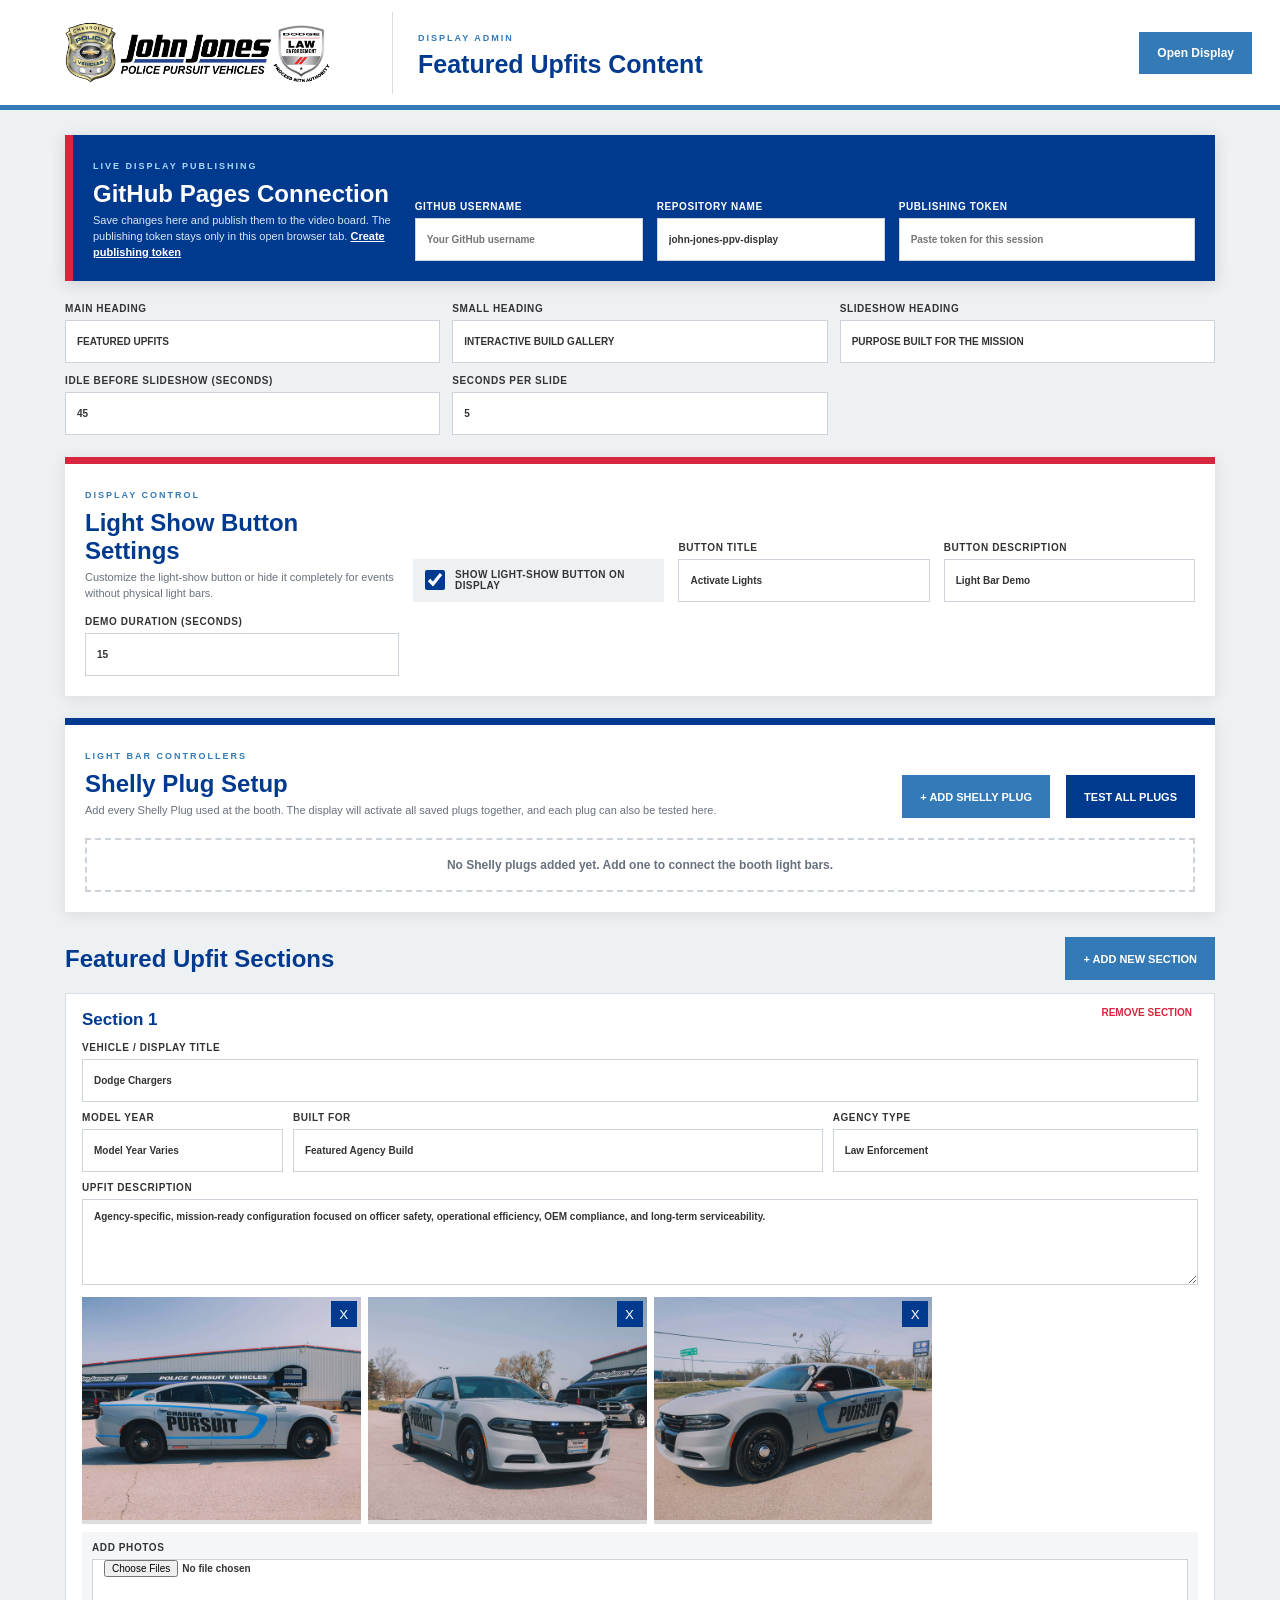
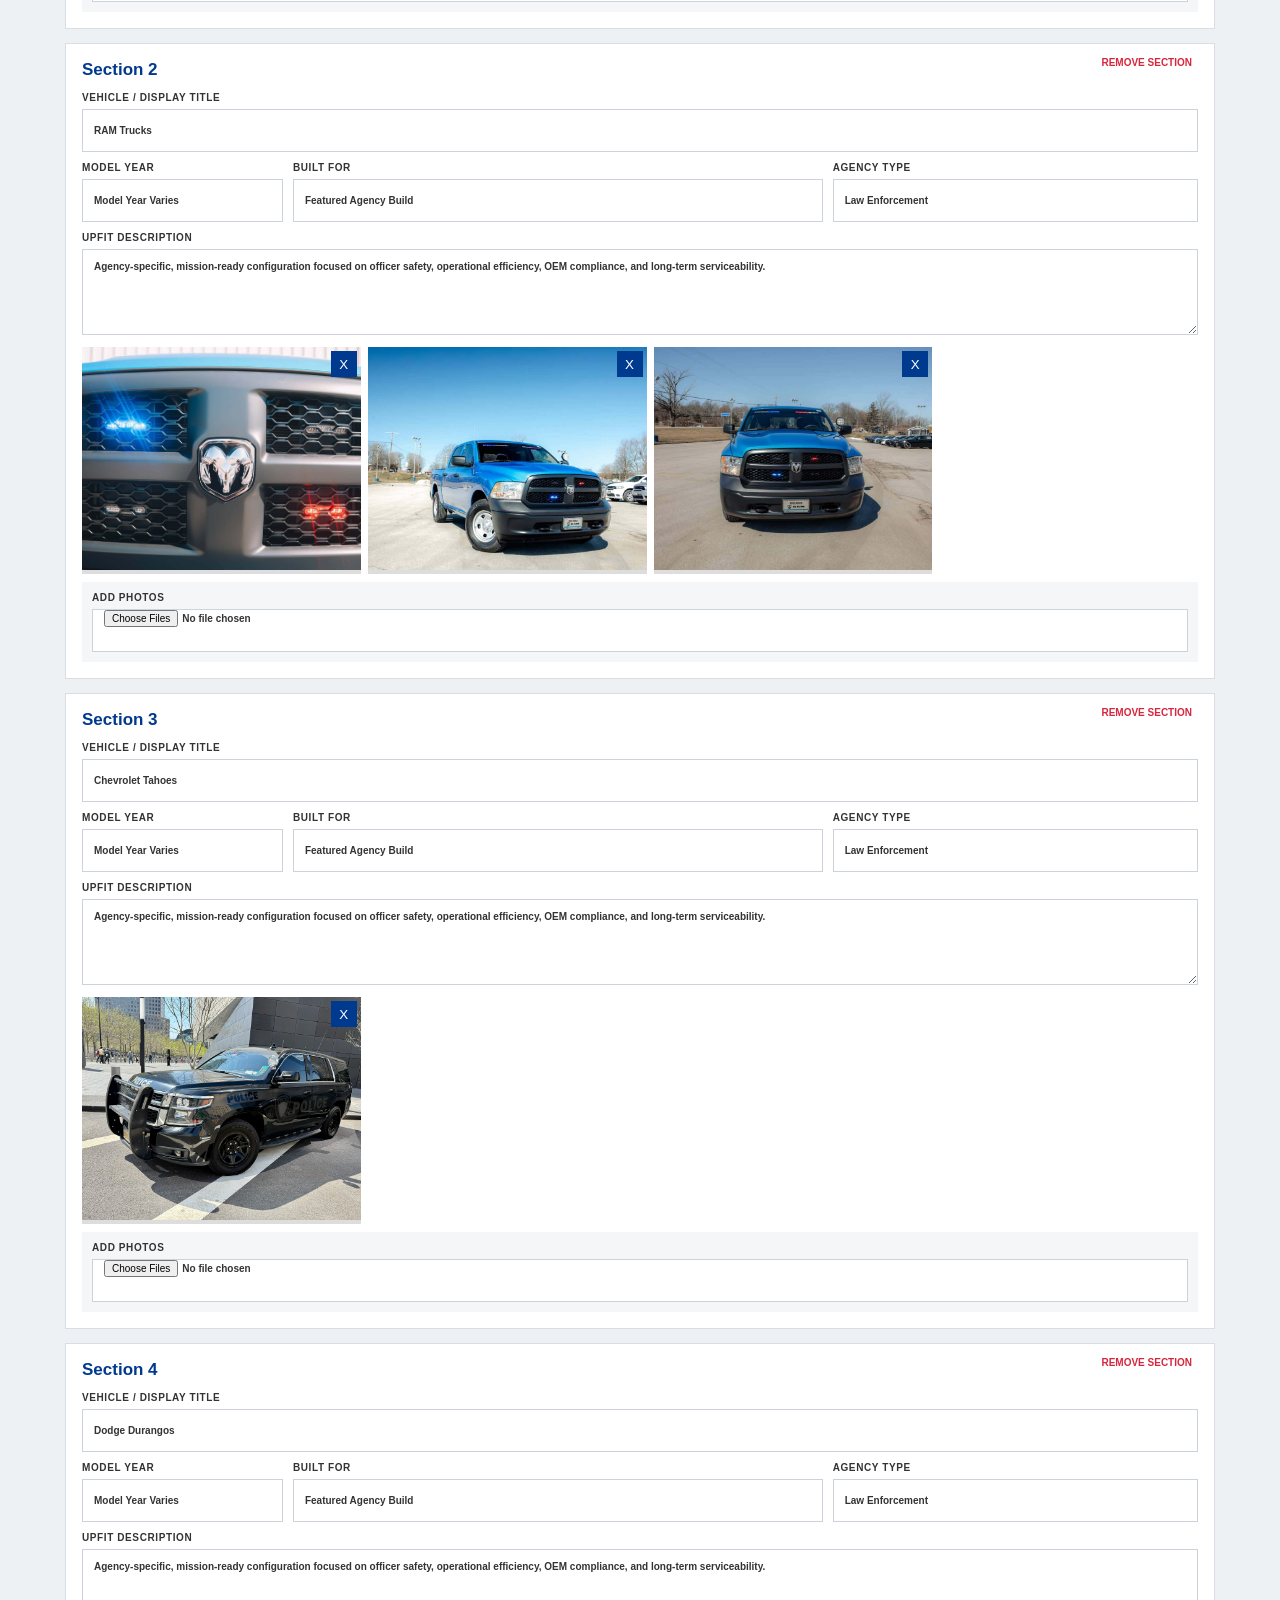
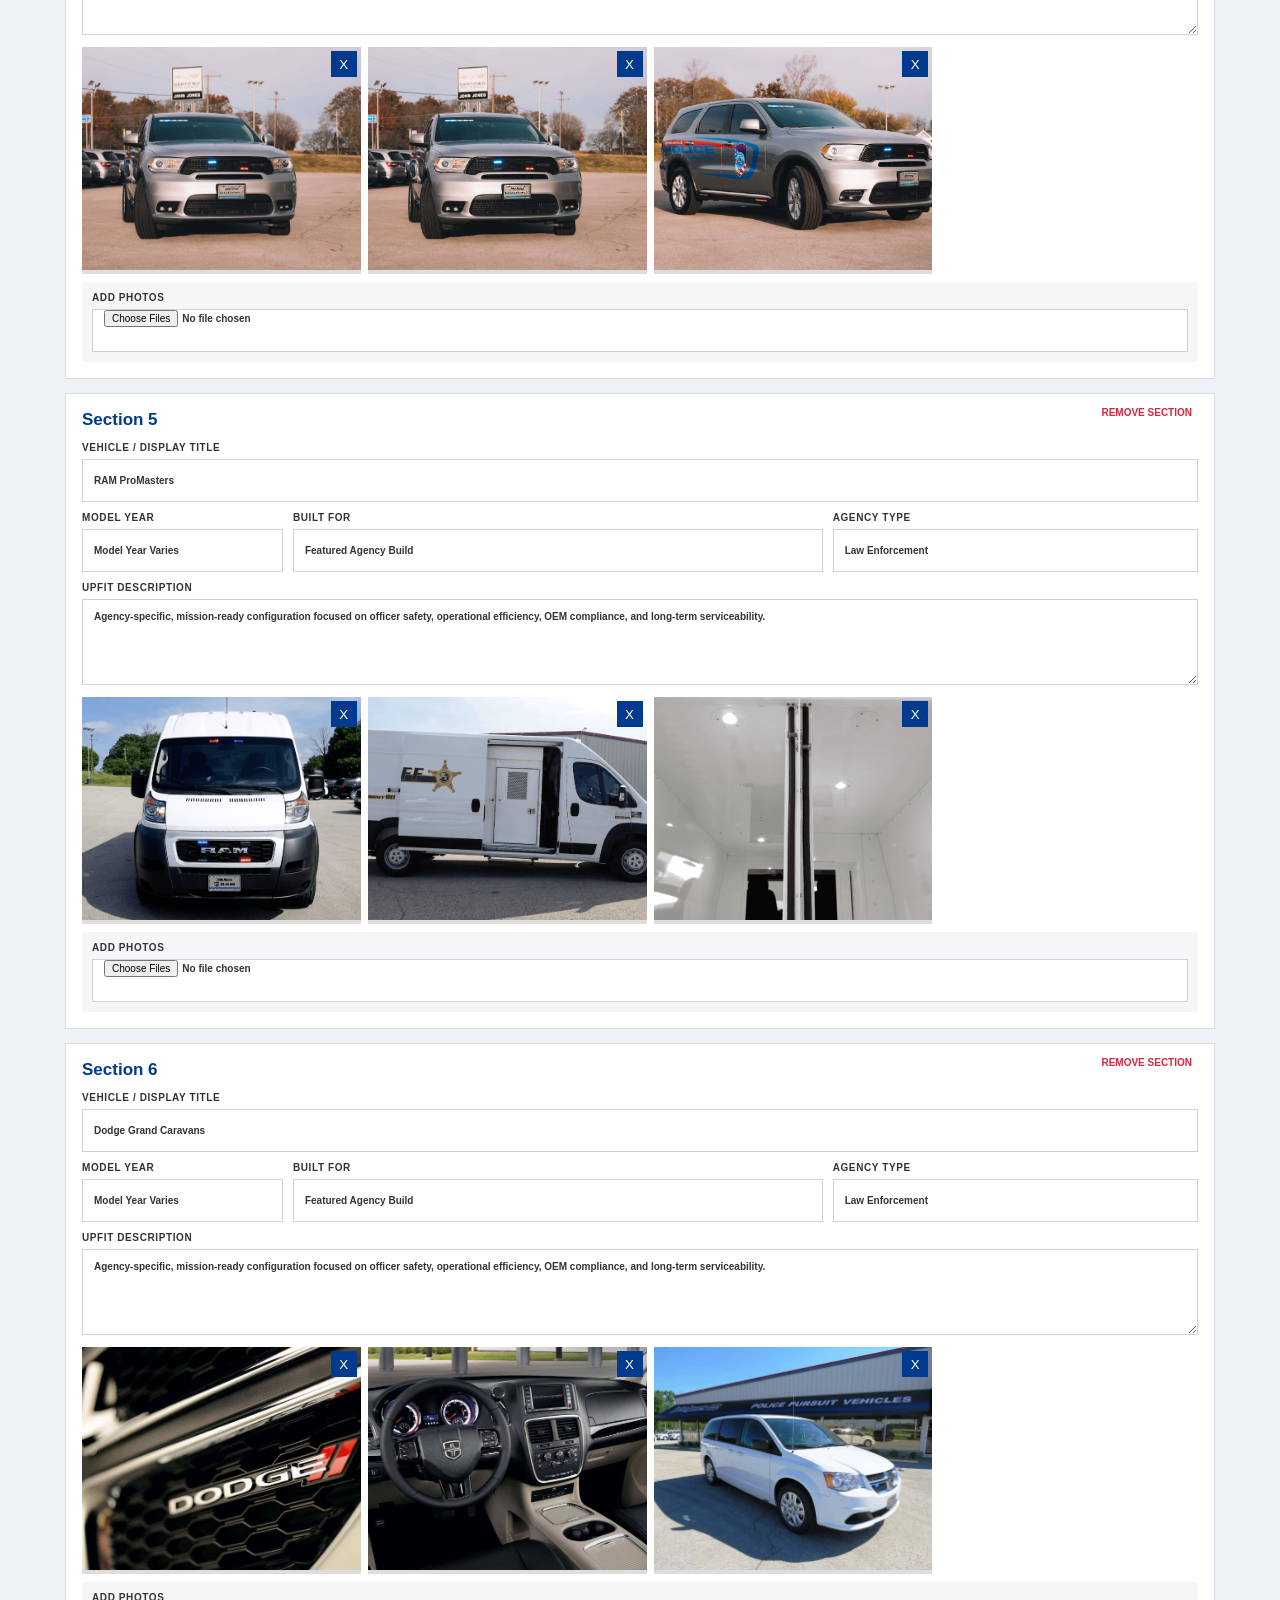
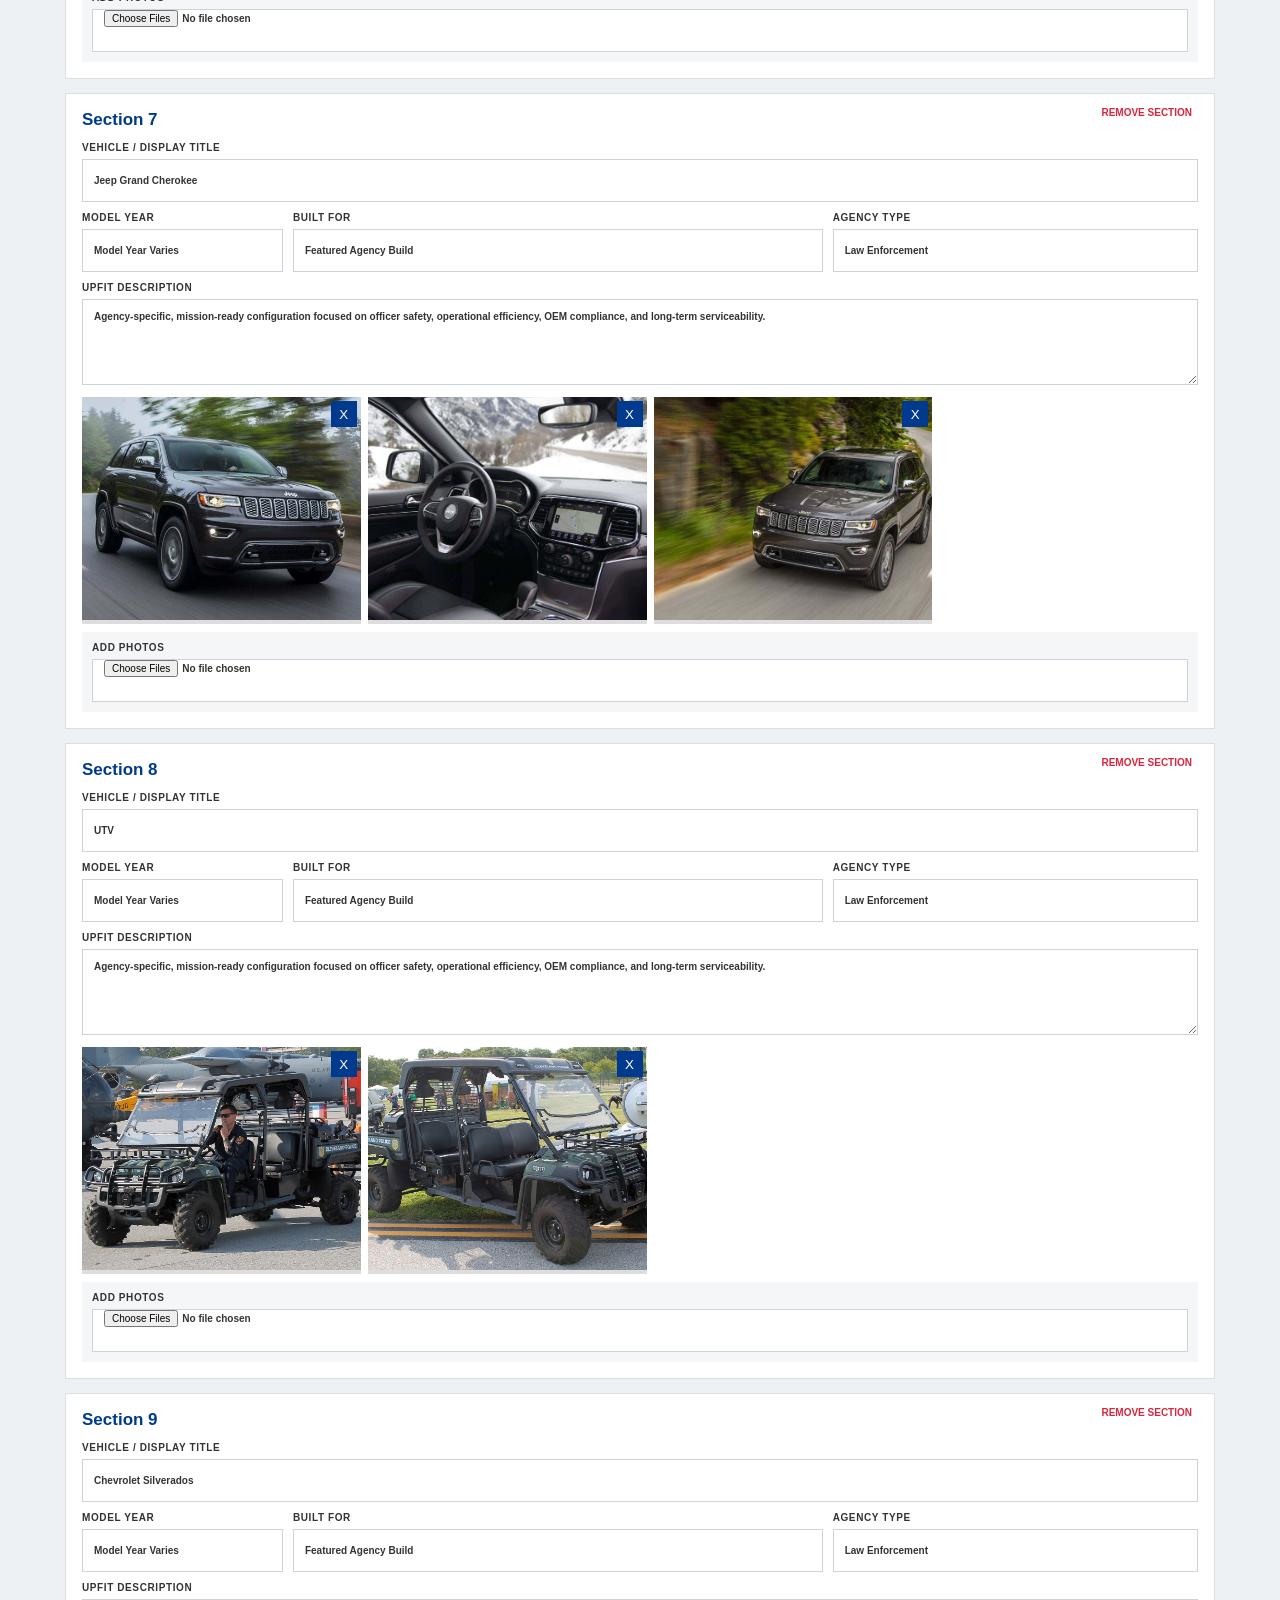
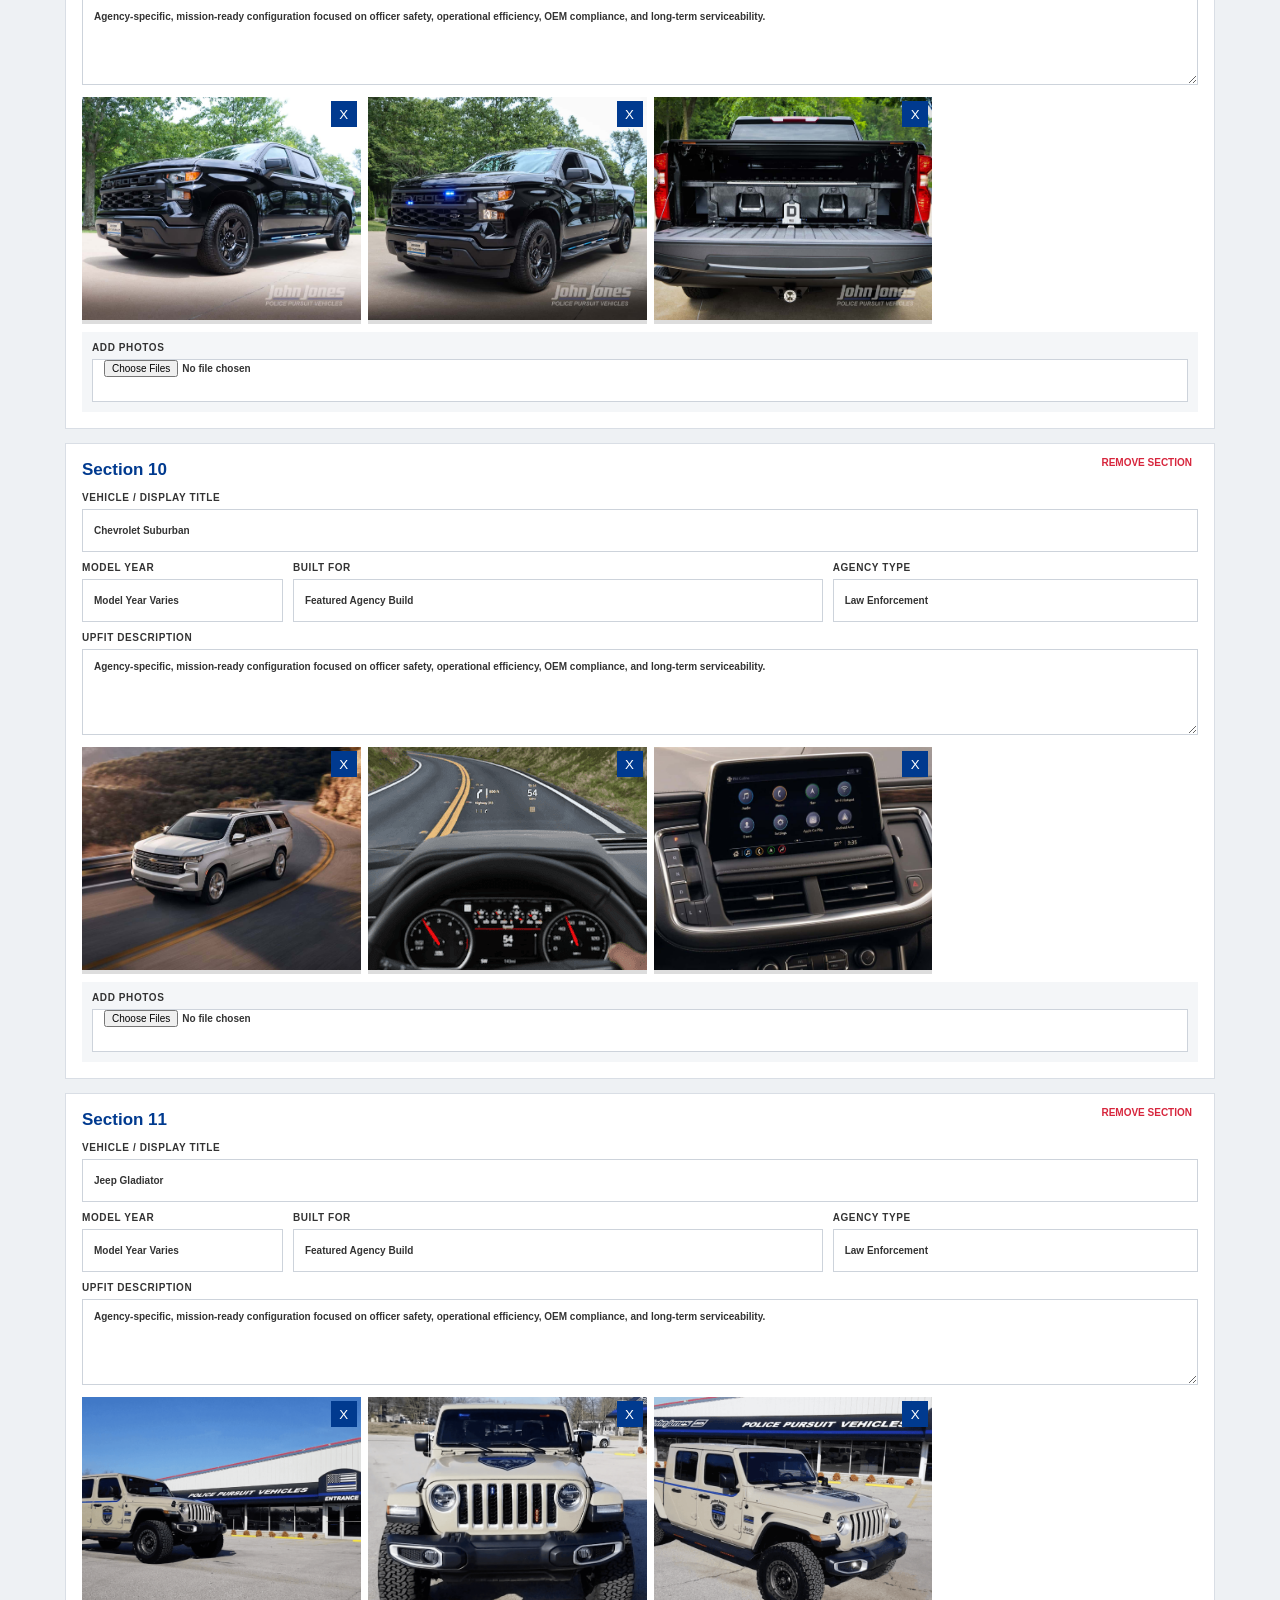
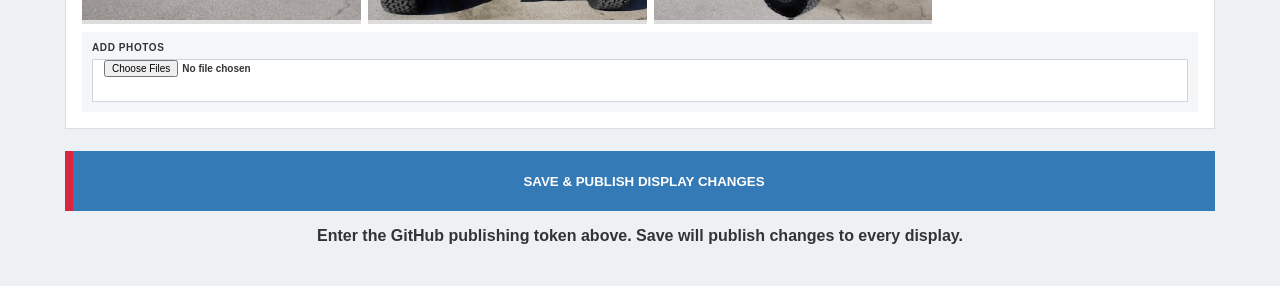
==== admin.html @ b841a94a "Add files via upload" ====
<!doctype html>
<html lang="en">
<head>
  <meta charset="UTF-8">
  <meta name="viewport" content="width=device-width, initial-scale=1">
  <title>John Jones Display Admin</title>
  <link rel="stylesheet" href="admin.css">
</head>
<body>
  <header><img src="assets/ppv-black-logo.png" alt=""><div><span>DISPLAY ADMIN</span><h1>Featured Upfits Content</h1></div><a href="index.html" target="_blank">Open Display</a></header>
  <main>
    <section class="github-publish">
      <div>
        <span>LIVE DISPLAY PUBLISHING</span>
        <h2>GitHub Pages Connection</h2>
        <p>Save changes here and publish them to the video board. The publishing token stays only in this open browser tab. <a href="https://github.com/settings/personal-access-tokens/new?name=John+Jones+PPV+Display&amp;description=Publishes+featured+upfit+display+content&amp;contents=write" target="_blank" rel="noopener">Create publishing token</a></p>
      </div>
      <label>GitHub Username<input id="githubOwner" autocomplete="username" placeholder="Your GitHub username"></label>
      <label>Repository Name<input id="githubRepo" placeholder="john-jones-ppv-display"></label>
      <label>Publishing Token<input id="githubToken" type="password" autocomplete="off" placeholder="Paste token for this session"></label>
    </section>
    <section class="settings">
      <label>Main Heading<input id="heading"></label>
      <label>Small Heading<input id="subheading"></label>
      <label>Slideshow Heading<input id="attractHeading"></label>
      <label>Idle Before Slideshow (seconds)<input id="idleSeconds" type="number" min="5"></label>
      <label>Seconds Per Slide<input id="slideshowSeconds" type="number" min="2"></label>
    </section>
    <section class="light-show-settings">
      <div>
        <span>DISPLAY CONTROL</span>
        <h2>Light Show Button Settings</h2>
        <p>Customize the light-show button or hide it completely for events without physical light bars.</p>
      </div>
      <label class="visibility-toggle"><input id="showLightControl" type="checkbox"><span>Show light-show button on display</span></label>
      <label>Button Title<input id="lightButtonLabel" placeholder="Activate Lights"></label>
      <label>Button Description<input id="lightButtonDescription" placeholder="Light Bar Demo"></label>
      <label>Demo Duration (seconds)<input id="lightDurationSeconds" type="number" min="1"></label>
    </section>
    <section class="shelly-setup">
      <div>
        <span>LIGHT BAR CONTROLLERS</span>
        <h2>Shelly Plug Setup</h2>
        <p>Add every Shelly Plug used at the booth. The display will activate all saved plugs together, and each plug can also be tested here.</p>
      </div>
      <button id="addShelly">+ Add Shelly Plug</button>
      <button id="testLights">Test All Plugs</button>
      <div class="shelly-list" id="shellyList"></div>
    </section>
    <div class="editor-heading"><h2>Featured Upfit Sections</h2><button id="addSection">+ Add New Section</button></div>
    <section class="editor" id="editor"></section>
    <button class="save" id="saveButton">Save &amp; Publish Display Changes</button>
    <p class="message" id="message"></p>
  </main>
  <script src="content-default.js"></script>
  <script src="admin.js"></script>
</body>
</html>
---- admin.css ----
:root{--navy:#003a8f;--blue:#337ab7;--red:#d7263d;--ink:#333;--gray:#eef1f4;--white:#fff}
*{box-sizing:border-box}
body{margin:0;background:var(--gray);color:var(--ink);font-family:Arial,sans-serif}
button{cursor:pointer}
header{height:110px;padding:12px 28px;background:var(--white);border-bottom:5px solid var(--blue);display:flex;align-items:center;gap:25px}
header img{width:365px;height:82px;object-fit:contain;object-position:left center;border-right:1px solid #ddd;padding-right:22px}
header span{font-size:9px;font-weight:800;letter-spacing:2px;color:var(--blue)}
h1{margin:5px 0 0;font-size:25px;color:var(--navy)}
header a{margin-left:auto;padding:14px 18px;color:var(--white);background:var(--blue);text-decoration:none;font-weight:800;font-size:12px}
main{max-width:1200px;margin:auto;padding:25px}
.github-publish{margin-bottom:22px;padding:20px;background:var(--navy);color:var(--white);border-left:8px solid var(--red);display:grid;grid-template-columns:1.35fr 1fr 1fr 1.3fr;gap:14px;align-items:end;box-shadow:0 3px 14px rgba(51,51,51,.16)}
.github-publish span{color:#a9d8f5;font-size:9px;font-weight:800;letter-spacing:2px}
.github-publish h2{margin:7px 0 5px}
.github-publish p{margin:0;color:#d8e6f4;font-size:11px;line-height:1.45}
.github-publish a{color:var(--white);font-weight:800}
.github-publish label{color:var(--white)}
.settings{display:grid;grid-template-columns:repeat(3,1fr);gap:12px;margin-bottom:22px}
.light-show-settings{margin-bottom:22px;padding:20px;background:var(--white);border-top:7px solid var(--red);display:grid;grid-template-columns:1.25fr 1fr 1fr 1fr;gap:14px;align-items:end;box-shadow:0 3px 14px rgba(51,51,51,.1)}
.light-show-settings span{color:var(--blue);font-size:9px;font-weight:800;letter-spacing:2px}
.light-show-settings h2{margin:7px 0 4px;color:var(--navy)}
.light-show-settings p{margin:0;color:#68717d;font-size:11px;line-height:1.5}
.visibility-toggle{min-height:43px;padding:10px 12px;background:var(--gray);display:flex;align-items:center;gap:10px}
.visibility-toggle input{width:22px;height:22px;margin:0;accent-color:var(--navy)}
.visibility-toggle span{color:var(--ink);font-size:10px;letter-spacing:.4px}
label{display:grid;gap:6px;font-size:10px;font-weight:800;text-transform:uppercase;letter-spacing:.6px}
input,textarea{padding:0 11px;border:1px solid #cdd3db;background:var(--white);color:var(--ink);font:inherit}
input{height:43px}
textarea{min-height:86px;padding-top:10px;resize:vertical;line-height:1.45}
.shelly-setup{margin-bottom:25px;padding:20px;background:var(--white);color:var(--ink);border-top:7px solid var(--navy);display:grid;grid-template-columns:1fr auto auto;gap:16px;align-items:end;box-shadow:0 3px 14px rgba(51,51,51,.1)}
.shelly-setup span{color:var(--blue);font-size:9px;font-weight:800;letter-spacing:2px}
.shelly-setup h2{margin:7px 0 4px;color:var(--navy)}
.shelly-setup p{margin:0;color:#68717d;font-size:11px;line-height:1.5;max-width:650px}
.shelly-setup>button,.shelly-row button{height:43px;padding:0 18px;border:0;background:var(--blue);color:var(--white);font-size:11px;font-weight:900;text-transform:uppercase}
.shelly-setup>button#testLights{background:var(--navy)}
.shelly-list{grid-column:1/-1;display:grid;gap:8px;margin-top:4px}
.shelly-row{display:grid;grid-template-columns:1fr 1.3fr auto auto;gap:8px;align-items:end;padding:12px;background:var(--gray);border-left:5px solid var(--blue)}
.shelly-row button.remove-shelly{background:transparent;color:var(--red);border:1px solid var(--red)}
.shelly-empty{padding:18px;border:2px dashed #cbd2da;color:#68717d;text-align:center;font-size:12px;font-weight:700}
.editor-heading{display:flex;align-items:center;justify-content:space-between;margin:10px 0 13px}
.editor-heading h2{margin:0;color:var(--navy)}
.editor-heading button{height:43px;padding:0 18px;border:0;background:var(--blue);color:var(--white);font-size:11px;font-weight:900;text-transform:uppercase}
.editor{display:grid;grid-template-columns:1fr;gap:14px}
.item{position:relative;padding:16px;background:var(--white);border:1px solid #d9dee5}
.item h2{margin:0 0 12px;font-size:17px;color:var(--navy)}
.build-fields{display:grid;grid-template-columns:.55fr 1.45fr 1fr;gap:10px;margin:10px 0}
.remove-section{position:absolute;right:16px;top:12px;border:0;background:none;color:var(--red);font-size:10px;font-weight:900;text-transform:uppercase}
.photos{display:grid;grid-template-columns:repeat(4,1fr);gap:7px;margin:12px 0}
.photo{position:relative;aspect-ratio:1.25;background:#ddd}
.photo img{width:100%;height:100%;object-fit:cover}
.photo button{position:absolute;right:4px;top:4px;width:26px;height:26px;border:0;background:var(--navy);color:var(--white)}
.upload{height:auto;padding:10px;background:#f4f6f8}
.save{width:100%;height:60px;margin-top:22px;border:0;border-left:8px solid var(--red);background:var(--blue);color:var(--white);font-weight:900;text-transform:uppercase}
.message{text-align:center;font-weight:700}
.message.error{color:#b61e2b}
.message.success{color:#15733c}
@media(max-width:800px){header img{width:220px}.github-publish,.settings,.light-show-settings,.editor,.shelly-setup,.shelly-row,.build-fields{grid-template-columns:1fr}.photos{grid-template-columns:repeat(2,1fr)}.shelly-list{grid-column:auto}}
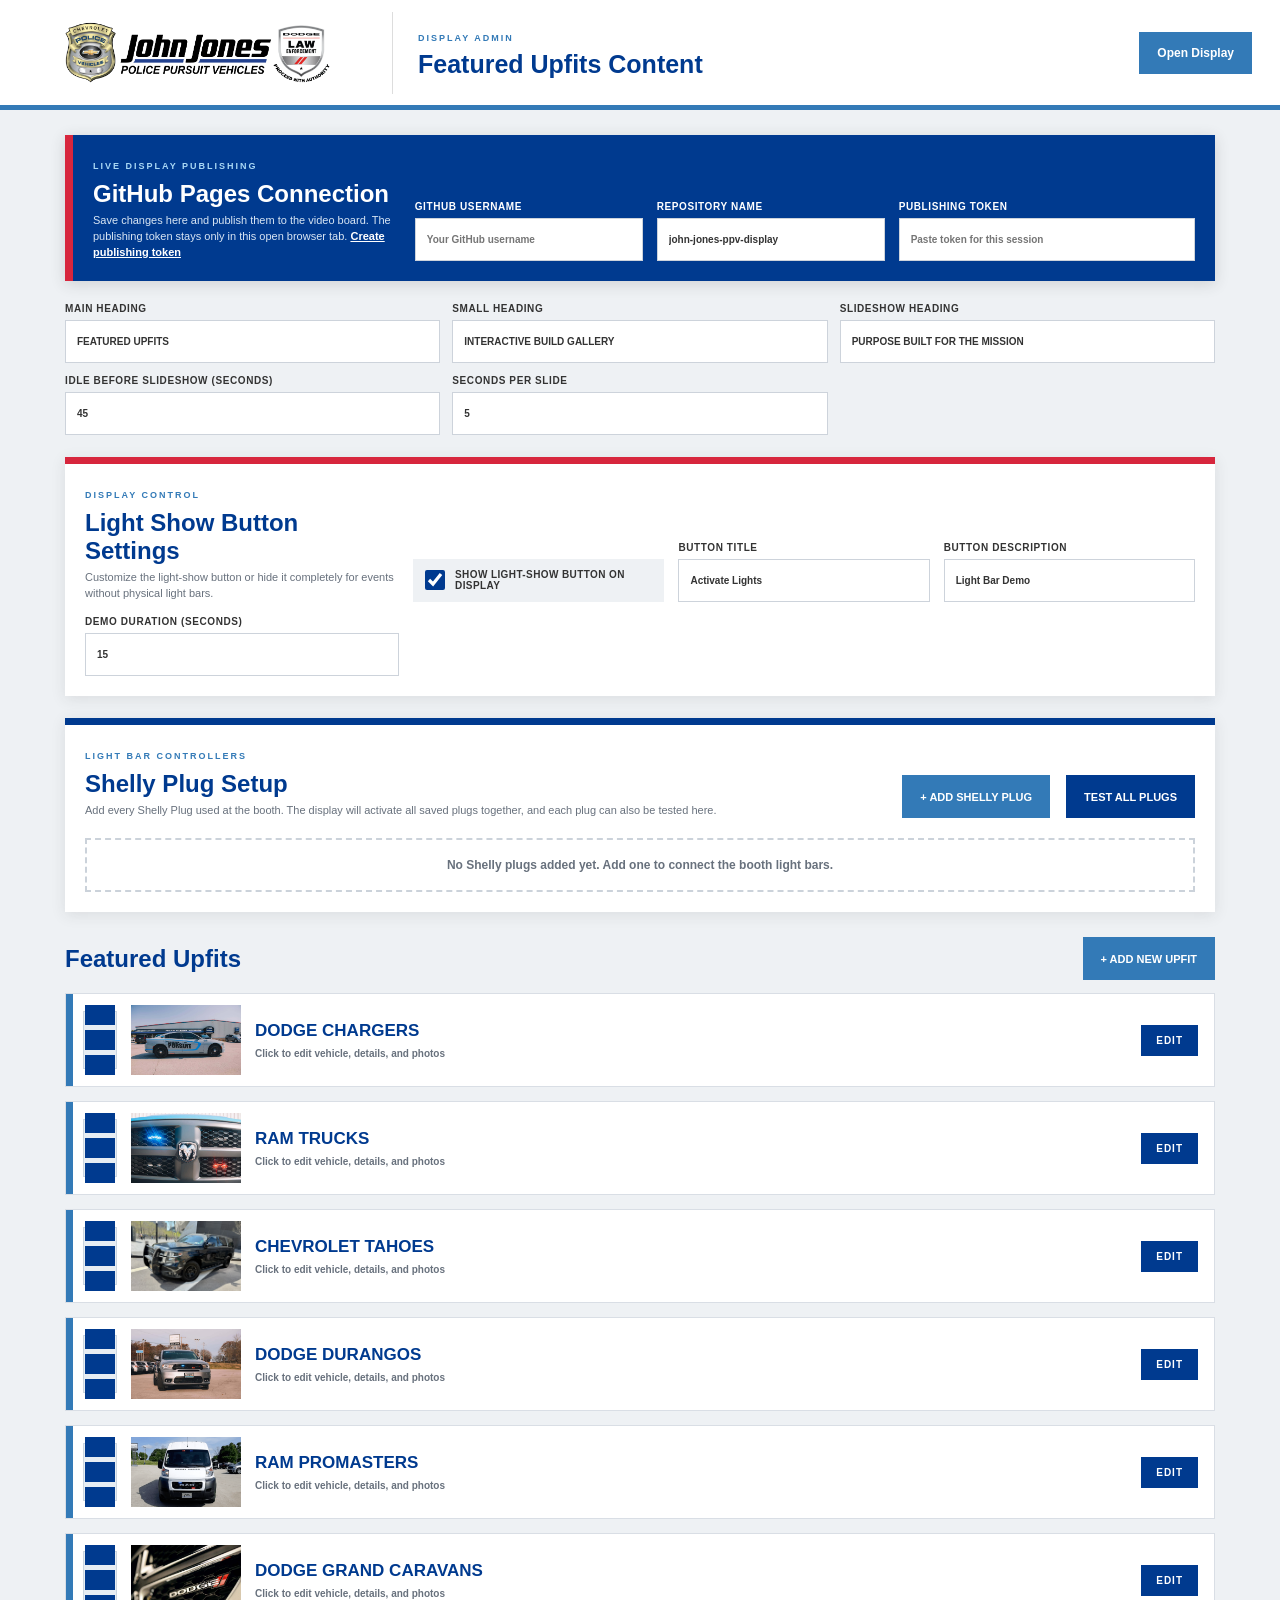
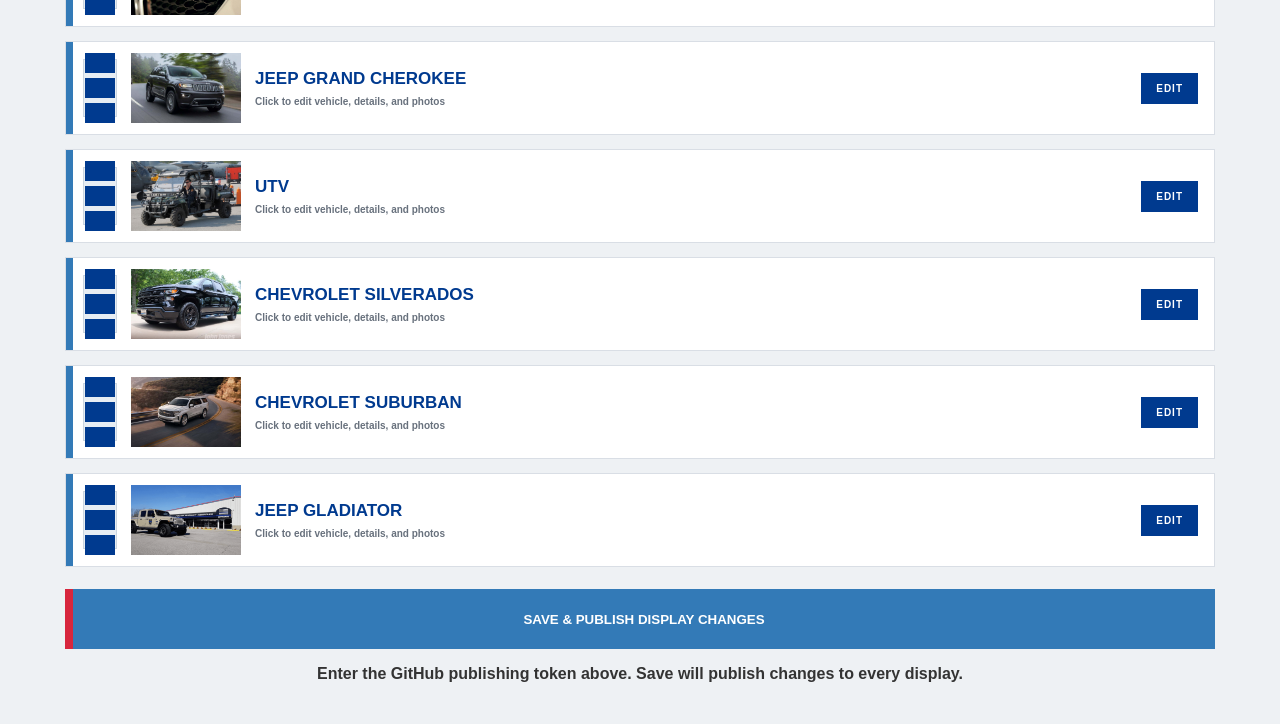
==== commit b7459fff: "Add files via upload" ====
--- a/admin.html
+++ b/admin.html
@@ -47,7 +47,7 @@
       <button id="testLights">Test All Plugs</button>
       <div class="shelly-list" id="shellyList"></div>
     </section>
-    <div class="editor-heading"><h2>Featured Upfit Sections</h2><button id="addSection">+ Add New Section</button></div>
+    <div class="editor-heading"><h2>Featured Upfits</h2><button id="addSection">+ Add New Upfit</button></div>
     <section class="editor" id="editor"></section>
     <button class="save" id="saveButton">Save &amp; Publish Display Changes</button>
     <p class="message" id="message"></p>
--- a/admin.css
+++ b/admin.css
@@ -40,10 +40,28 @@
 .editor-heading h2{margin:0;color:var(--navy)}
 .editor-heading button{height:43px;padding:0 18px;border:0;background:var(--blue);color:var(--white);font-size:11px;font-weight:900;text-transform:uppercase}
 .editor{display:grid;grid-template-columns:1fr;gap:14px}
-.item{position:relative;padding:16px;background:var(--white);border:1px solid #d9dee5}
-.item h2{margin:0 0 12px;font-size:17px;color:var(--navy)}
+.item{background:var(--white);border:1px solid #d9dee5}
+.item summary{height:92px;padding:10px 16px 10px 10px;display:grid;grid-template-columns:34px 110px 1fr auto;gap:14px;align-items:center;cursor:pointer;list-style:none;border-left:7px solid var(--blue)}
+.item summary::-webkit-details-marker{display:none}
+.drag-handle{height:58px;display:grid;place-content:center;gap:5px;cursor:grab;background:#e7edf3;border:1px solid #cbd5df}
+.drag-handle:active{cursor:grabbing}
+.drag-handle b{display:block;width:17px;height:2px;background:var(--navy)}
+.item summary img{width:110px;height:70px;object-fit:cover;background:#ddd}
+.item summary span,.item summary strong,.item summary small{display:block}
+.item summary strong{color:var(--navy);font-size:17px;text-transform:uppercase}
+.item summary small{margin-top:7px;color:#68717d;font-size:10px;font-weight:700}
+.item summary b{padding:10px 15px;background:var(--navy);color:var(--white);font-size:10px;letter-spacing:1px}
+.item[open] summary{background:#f4f7fa;border-left-color:var(--red);border-bottom:1px solid #d9dee5}
+.item[open] summary b{background:var(--red)}
+.item[open] .drag-handle b{background:var(--navy)}
+.item.dragging{opacity:.38}
+.item.drop-before{box-shadow:0 -6px 0 var(--blue)}
+.item.drop-after{box-shadow:0 6px 0 var(--blue)}
+.item.just-moved{animation:movedUpfit 1.1s ease-out}
+@keyframes movedUpfit{0%{box-shadow:0 0 0 5px var(--red)}100%{box-shadow:0 0 0 0 transparent}}
+.item-body{position:relative;padding:18px}
 .build-fields{display:grid;grid-template-columns:.55fr 1.45fr 1fr;gap:10px;margin:10px 0}
-.remove-section{position:absolute;right:16px;top:12px;border:0;background:none;color:var(--red);font-size:10px;font-weight:900;text-transform:uppercase}
+.remove-section{float:right;margin:0 0 12px 12px;border:1px solid var(--red);background:none;color:var(--red);height:36px;padding:0 12px;font-size:10px;font-weight:900;text-transform:uppercase}
 .photos{display:grid;grid-template-columns:repeat(4,1fr);gap:7px;margin:12px 0}
 .photo{position:relative;aspect-ratio:1.25;background:#ddd}
 .photo img{width:100%;height:100%;object-fit:cover}
@@ -53,4 +71,4 @@
 .message{text-align:center;font-weight:700}
 .message.error{color:#b61e2b}
 .message.success{color:#15733c}
-@media(max-width:800px){header img{width:220px}.github-publish,.settings,.light-show-settings,.editor,.shelly-setup,.shelly-row,.build-fields{grid-template-columns:1fr}.photos{grid-template-columns:repeat(2,1fr)}.shelly-list{grid-column:auto}}
+@media(max-width:800px){header img{width:220px}.github-publish,.settings,.light-show-settings,.editor,.shelly-setup,.shelly-row,.build-fields{grid-template-columns:1fr}.photos{grid-template-columns:repeat(2,1fr)}.shelly-list{grid-column:auto}.item summary{grid-template-columns:30px 82px 1fr auto;height:80px;padding:8px}.drag-handle{height:52px}.item summary img{width:82px;height:58px}.item summary small{display:none}}
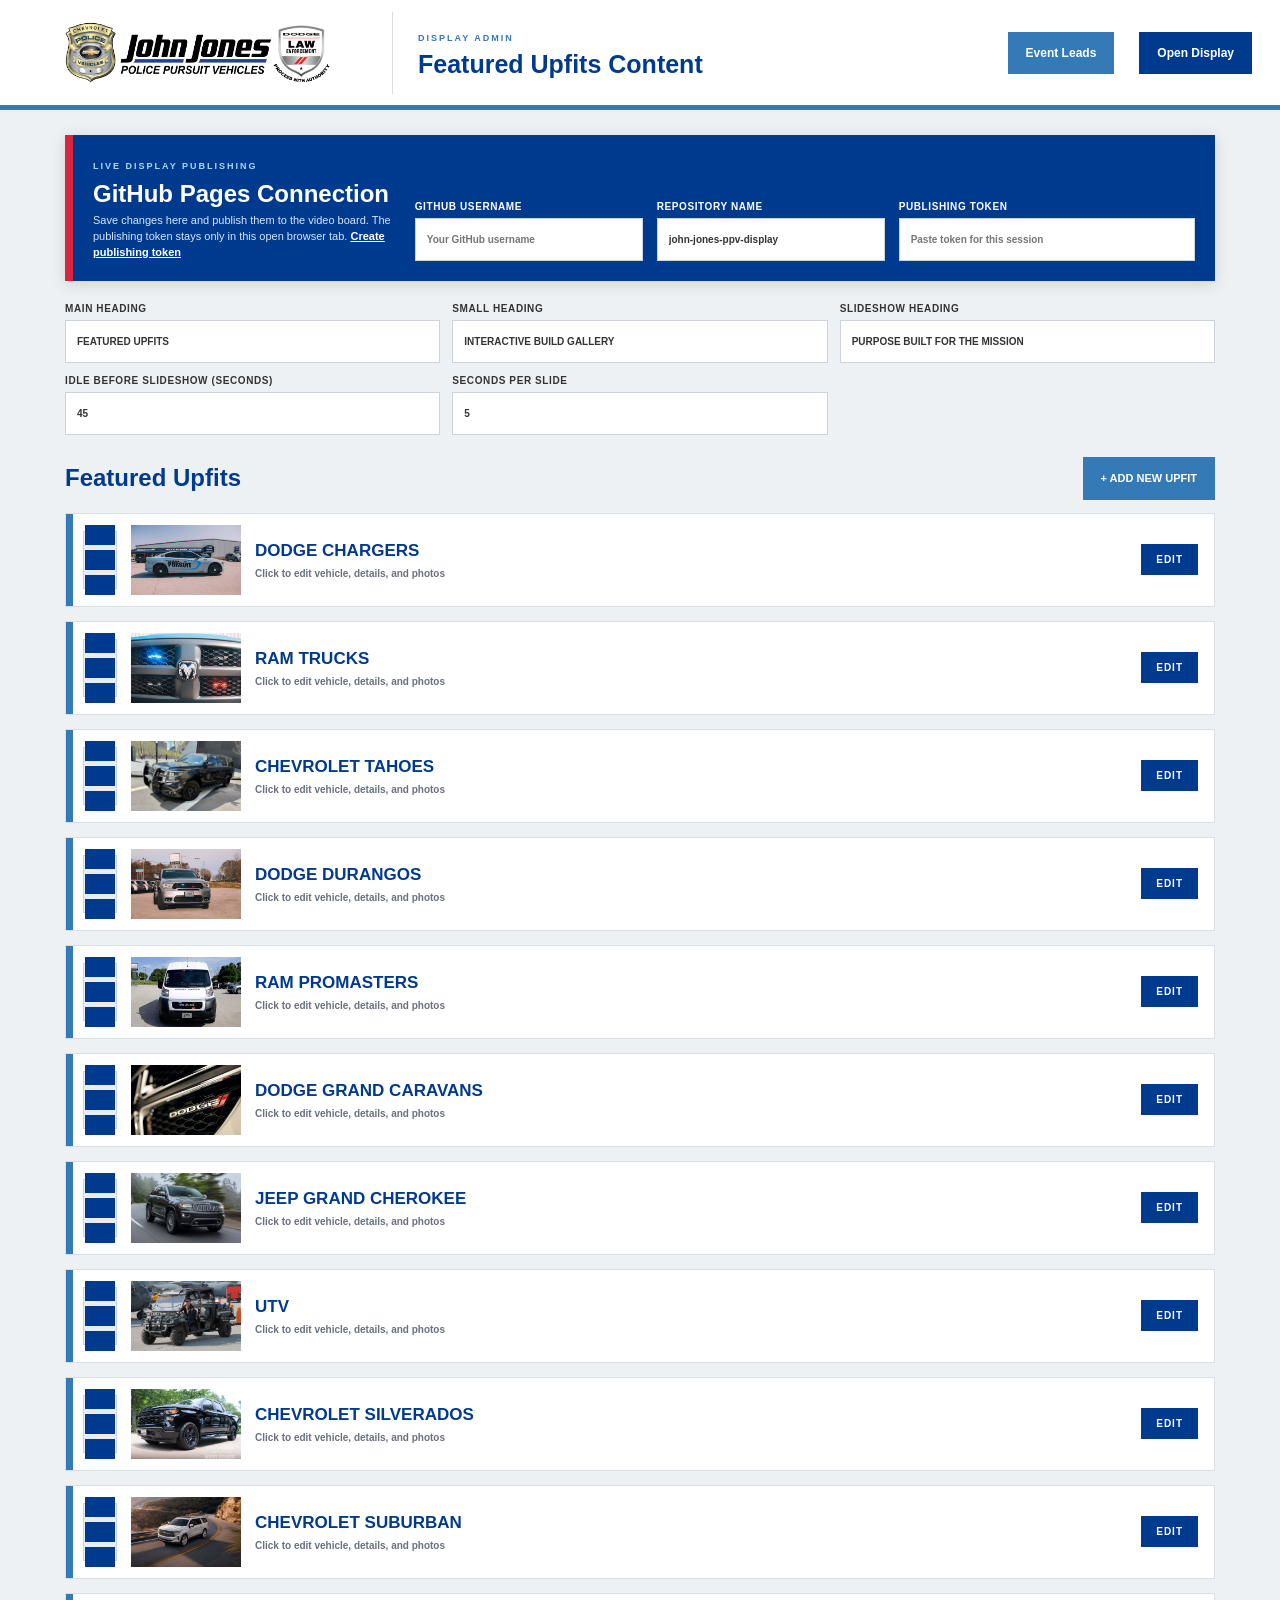
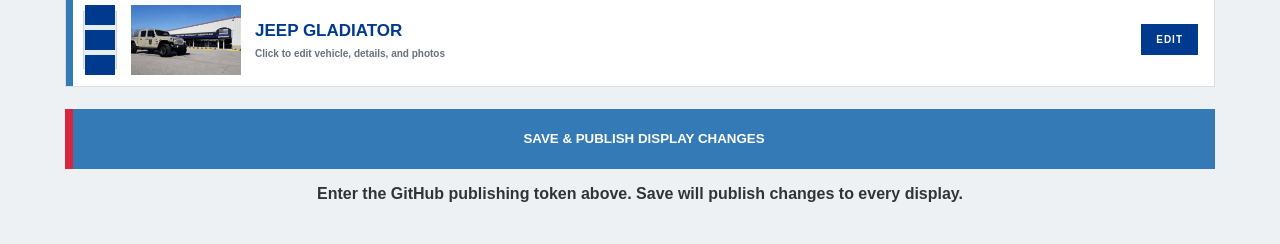
==== commit 3407be07: "Add files via upload" ====
--- a/admin.html
+++ b/admin.html
@@ -7,7 +7,7 @@
   <link rel="stylesheet" href="admin.css">
 </head>
 <body>
-  <header><img src="assets/ppv-black-logo.png" alt=""><div><span>DISPLAY ADMIN</span><h1>Featured Upfits Content</h1></div><a href="index.html" target="_blank">Open Display</a></header>
+  <header><img src="assets/ppv-black-logo.png" alt=""><div><span>DISPLAY ADMIN</span><h1>Featured Upfits Content</h1></div><a href="leads.html">Event Leads</a><a href="index.html" target="_blank">Open Display</a></header>
   <main>
     <section class="github-publish">
       <div>
@@ -26,27 +26,6 @@
       <label>Idle Before Slideshow (seconds)<input id="idleSeconds" type="number" min="5"></label>
       <label>Seconds Per Slide<input id="slideshowSeconds" type="number" min="2"></label>
     </section>
-    <section class="light-show-settings">
-      <div>
-        <span>DISPLAY CONTROL</span>
-        <h2>Light Show Button Settings</h2>
-        <p>Customize the light-show button or hide it completely for events without physical light bars.</p>
-      </div>
-      <label class="visibility-toggle"><input id="showLightControl" type="checkbox"><span>Show light-show button on display</span></label>
-      <label>Button Title<input id="lightButtonLabel" placeholder="Activate Lights"></label>
-      <label>Button Description<input id="lightButtonDescription" placeholder="Light Bar Demo"></label>
-      <label>Demo Duration (seconds)<input id="lightDurationSeconds" type="number" min="1"></label>
-    </section>
-    <section class="shelly-setup">
-      <div>
-        <span>LIGHT BAR CONTROLLERS</span>
-        <h2>Shelly Plug Setup</h2>
-        <p>Add every Shelly Plug used at the booth. The display will activate all saved plugs together, and each plug can also be tested here.</p>
-      </div>
-      <button id="addShelly">+ Add Shelly Plug</button>
-      <button id="testLights">Test All Plugs</button>
-      <div class="shelly-list" id="shellyList"></div>
-    </section>
     <div class="editor-heading"><h2>Featured Upfits</h2><button id="addSection">+ Add New Upfit</button></div>
     <section class="editor" id="editor"></section>
     <button class="save" id="saveButton">Save &amp; Publish Display Changes</button>
--- a/admin.css
+++ b/admin.css
@@ -6,7 +6,7 @@
 header img{width:365px;height:82px;object-fit:contain;object-position:left center;border-right:1px solid #ddd;padding-right:22px}
 header span{font-size:9px;font-weight:800;letter-spacing:2px;color:var(--blue)}
 h1{margin:5px 0 0;font-size:25px;color:var(--navy)}
-header a{margin-left:auto;padding:14px 18px;color:var(--white);background:var(--blue);text-decoration:none;font-weight:800;font-size:12px}
+header a{padding:14px 18px;color:var(--white);background:var(--blue);text-decoration:none;font-weight:800;font-size:12px}header a:first-of-type{margin-left:auto}header a+a{background:var(--navy)}
 main{max-width:1200px;margin:auto;padding:25px}
 .github-publish{margin-bottom:22px;padding:20px;background:var(--navy);color:var(--white);border-left:8px solid var(--red);display:grid;grid-template-columns:1.35fr 1fr 1fr 1.3fr;gap:14px;align-items:end;box-shadow:0 3px 14px rgba(51,51,51,.16)}
 .github-publish span{color:#a9d8f5;font-size:9px;font-weight:800;letter-spacing:2px}
@@ -15,27 +15,10 @@
 .github-publish a{color:var(--white);font-weight:800}
 .github-publish label{color:var(--white)}
 .settings{display:grid;grid-template-columns:repeat(3,1fr);gap:12px;margin-bottom:22px}
-.light-show-settings{margin-bottom:22px;padding:20px;background:var(--white);border-top:7px solid var(--red);display:grid;grid-template-columns:1.25fr 1fr 1fr 1fr;gap:14px;align-items:end;box-shadow:0 3px 14px rgba(51,51,51,.1)}
-.light-show-settings span{color:var(--blue);font-size:9px;font-weight:800;letter-spacing:2px}
-.light-show-settings h2{margin:7px 0 4px;color:var(--navy)}
-.light-show-settings p{margin:0;color:#68717d;font-size:11px;line-height:1.5}
-.visibility-toggle{min-height:43px;padding:10px 12px;background:var(--gray);display:flex;align-items:center;gap:10px}
-.visibility-toggle input{width:22px;height:22px;margin:0;accent-color:var(--navy)}
-.visibility-toggle span{color:var(--ink);font-size:10px;letter-spacing:.4px}
 label{display:grid;gap:6px;font-size:10px;font-weight:800;text-transform:uppercase;letter-spacing:.6px}
 input,textarea{padding:0 11px;border:1px solid #cdd3db;background:var(--white);color:var(--ink);font:inherit}
 input{height:43px}
 textarea{min-height:86px;padding-top:10px;resize:vertical;line-height:1.45}
-.shelly-setup{margin-bottom:25px;padding:20px;background:var(--white);color:var(--ink);border-top:7px solid var(--navy);display:grid;grid-template-columns:1fr auto auto;gap:16px;align-items:end;box-shadow:0 3px 14px rgba(51,51,51,.1)}
-.shelly-setup span{color:var(--blue);font-size:9px;font-weight:800;letter-spacing:2px}
-.shelly-setup h2{margin:7px 0 4px;color:var(--navy)}
-.shelly-setup p{margin:0;color:#68717d;font-size:11px;line-height:1.5;max-width:650px}
-.shelly-setup>button,.shelly-row button{height:43px;padding:0 18px;border:0;background:var(--blue);color:var(--white);font-size:11px;font-weight:900;text-transform:uppercase}
-.shelly-setup>button#testLights{background:var(--navy)}
-.shelly-list{grid-column:1/-1;display:grid;gap:8px;margin-top:4px}
-.shelly-row{display:grid;grid-template-columns:1fr 1.3fr auto auto;gap:8px;align-items:end;padding:12px;background:var(--gray);border-left:5px solid var(--blue)}
-.shelly-row button.remove-shelly{background:transparent;color:var(--red);border:1px solid var(--red)}
-.shelly-empty{padding:18px;border:2px dashed #cbd2da;color:#68717d;text-align:center;font-size:12px;font-weight:700}
 .editor-heading{display:flex;align-items:center;justify-content:space-between;margin:10px 0 13px}
 .editor-heading h2{margin:0;color:var(--navy)}
 .editor-heading button{height:43px;padding:0 18px;border:0;background:var(--blue);color:var(--white);font-size:11px;font-weight:900;text-transform:uppercase}
@@ -46,7 +29,8 @@
 .drag-handle{height:58px;display:grid;place-content:center;gap:5px;cursor:grab;background:#e7edf3;border:1px solid #cbd5df}
 .drag-handle:active{cursor:grabbing}
 .drag-handle b{display:block;width:17px;height:2px;background:var(--navy)}
-.item summary img{width:110px;height:70px;object-fit:cover;background:#ddd}
+.summary-media{position:relative;width:110px;height:70px;display:block;background:#ddd;overflow:hidden}
+.summary-media img,.summary-media video{width:100%;height:100%;object-fit:cover}
 .item summary span,.item summary strong,.item summary small{display:block}
 .item summary strong{color:var(--navy);font-size:17px;text-transform:uppercase}
 .item summary small{margin-top:7px;color:#68717d;font-size:10px;font-weight:700}
@@ -64,11 +48,12 @@
 .remove-section{float:right;margin:0 0 12px 12px;border:1px solid var(--red);background:none;color:var(--red);height:36px;padding:0 12px;font-size:10px;font-weight:900;text-transform:uppercase}
 .photos{display:grid;grid-template-columns:repeat(4,1fr);gap:7px;margin:12px 0}
 .photo{position:relative;aspect-ratio:1.25;background:#ddd}
-.photo img{width:100%;height:100%;object-fit:cover}
+.photo img,.photo video{width:100%;height:100%;object-fit:cover}
+.video-badge{position:absolute;left:5px;bottom:5px;padding:4px 7px;background:var(--red);color:var(--white);font-size:8px;font-weight:900;letter-spacing:1px}
 .photo button{position:absolute;right:4px;top:4px;width:26px;height:26px;border:0;background:var(--navy);color:var(--white)}
 .upload{height:auto;padding:10px;background:#f4f6f8}
 .save{width:100%;height:60px;margin-top:22px;border:0;border-left:8px solid var(--red);background:var(--blue);color:var(--white);font-weight:900;text-transform:uppercase}
 .message{text-align:center;font-weight:700}
 .message.error{color:#b61e2b}
 .message.success{color:#15733c}
-@media(max-width:800px){header img{width:220px}.github-publish,.settings,.light-show-settings,.editor,.shelly-setup,.shelly-row,.build-fields{grid-template-columns:1fr}.photos{grid-template-columns:repeat(2,1fr)}.shelly-list{grid-column:auto}.item summary{grid-template-columns:30px 82px 1fr auto;height:80px;padding:8px}.drag-handle{height:52px}.item summary img{width:82px;height:58px}.item summary small{display:none}}
+@media(max-width:800px){header img{width:220px}.github-publish,.settings,.editor,.build-fields{grid-template-columns:1fr}.photos{grid-template-columns:repeat(2,1fr)}.item summary{grid-template-columns:30px 82px 1fr auto;height:80px;padding:8px}.drag-handle{height:52px}.summary-media{width:82px;height:58px}.item summary small{display:none}}
